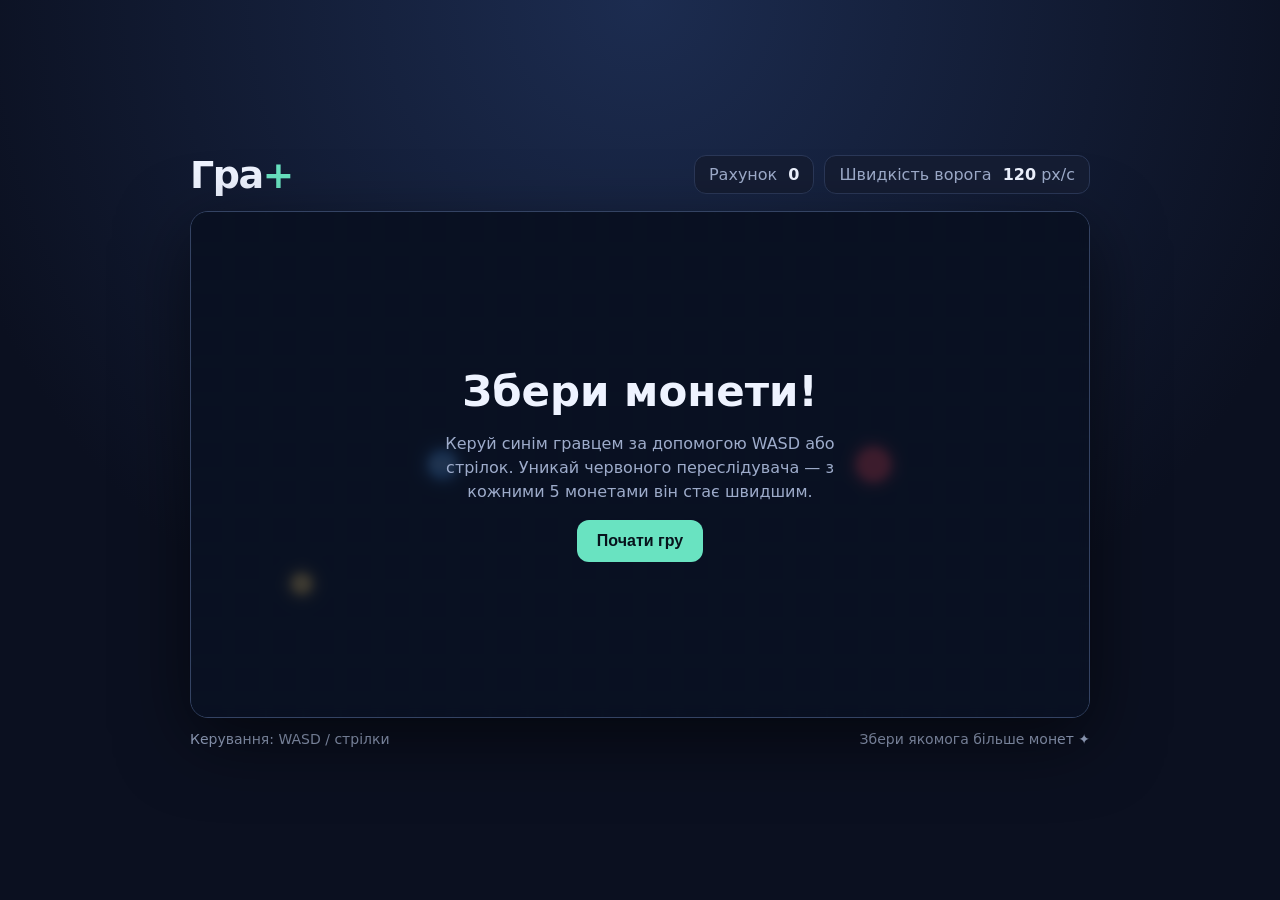
==== index.html @ 404d9b4b "Add playable Gra+ browser game" ====
<!doctype html>
<html lang="uk">
<head>
<meta charset="utf-8">
<meta name="viewport" content="width=device-width, initial-scale=1">
<title>Гра+ — Збери монети</title>
<style>
:root{color-scheme:dark;--bg:#0b1020;--panel:#151d33;--text:#eef3ff;--muted:#9eaccb;--accent:#69e3c1}*{box-sizing:border-box}body{margin:0;min-height:100vh;display:grid;place-items:center;padding:22px;background:radial-gradient(circle at 50% 0,#1c2c50,var(--bg) 65%);color:var(--text);font:16px system-ui,sans-serif}main{width:min(900px,100%)}header{display:flex;align-items:center;justify-content:space-between;gap:16px;margin-bottom:14px;flex-wrap:wrap}h1{margin:0;font-size:clamp(25px,5vw,38px);letter-spacing:-.04em}h1 span{color:var(--accent)}.stats{display:flex;gap:10px;flex-wrap:wrap}.stat{background:var(--panel);border:1px solid #2b3858;border-radius:12px;padding:9px 14px;color:var(--muted)}.stat b{color:var(--text);margin-left:6px;font-variant-numeric:tabular-nums}.stage{position:relative;overflow:hidden;border:1px solid #344363;border-radius:18px;background:#0e172a;box-shadow:0 22px 70px #0008}canvas{display:block;width:100%;height:auto;aspect-ratio:16/9;touch-action:none}.overlay{position:absolute;inset:0;display:grid;place-items:center;padding:24px;text-align:center;background:#081020c9;backdrop-filter:blur(5px)}.overlay.hidden{display:none}.dialog{max-width:440px}.dialog h2{font-size:clamp(26px,5vw,42px);margin:0 0 8px}.dialog p{color:var(--muted);line-height:1.5}button{border:0;border-radius:12px;padding:12px 20px;color:#07131c;background:var(--accent);font-weight:800;font-size:16px;cursor:pointer}button:hover{filter:brightness(1.08)}footer{display:flex;justify-content:space-between;align-items:center;gap:12px;flex-wrap:wrap;margin-top:13px;color:var(--muted);font-size:14px}.mobile{display:none;gap:8px;justify-content:center;margin-top:14px}.mobile button{min-width:56px;padding:12px;background:#263654;color:var(--text);border:1px solid #405273}@media(max-width:650px){.mobile{display:grid;grid-template-columns:repeat(3,56px);grid-template-rows:repeat(2,48px)}.mobile button:nth-child(1){grid-column:2}.mobile button:nth-child(2){grid-column:1;grid-row:2}.mobile button:nth-child(3){grid-column:2;grid-row:2}.mobile button:nth-child(4){grid-column:3;grid-row:2}}
</style>
</head>
<body><main>
<header><h1>Гра<span>+</span></h1><div class="stats"><div class="stat">Рахунок <b id="score">0</b></div><div class="stat">Швидкість ворога <b id="speed">120</b> px/с</div></div></header>
<section class="stage"><canvas id="game" width="960" height="540" aria-label="Ігрове поле"></canvas><div class="overlay" id="overlay"><div class="dialog"><h2 id="message">Збери монети!</h2><p id="help">Керуй синім гравцем за допомогою WASD або стрілок. Уникай червоного переслідувача — з кожними 5 монетами він стає швидшим.</p><button id="start">Почати гру</button></div></div></section>
<div class="mobile" aria-label="Керування на телефоні"><button data-dir="up">▲</button><button data-dir="left">◀</button><button data-dir="down">▼</button><button data-dir="right">▶</button></div><footer><span>Керування: WASD / стрілки</span><span>Збери якомога більше монет ✦</span></footer>
</main>
<script>
(()=>{const canvas=document.getElementById('game'),ctx=canvas.getContext('2d'),scoreEl=document.getElementById('score'),speedEl=document.getElementById('speed'),overlay=document.getElementById('overlay'),message=document.getElementById('message'),help=document.getElementById('help'),startBtn=document.getElementById('start'),W=canvas.width,H=canvas.height,keys=new Set();let player,enemy,coin,score,running=false,last=0,raf=0,audioCtx;const rand=(a,b)=>a+Math.random()*(b-a);
function newCoin(){let p;do{p={x:rand(34,W-34),y:rand(34,H-34),r:11}}while(player&&Math.hypot(p.x-player.x,p.y-player.y)<100);coin=p}
function reset(){score=0;player={x:W*.28,y:H*.5,r:15,speed:260};enemy={x:W*.76,y:H*.5,r:18};newCoin();updateHud()}
function enemySpeed(){return 120+Math.floor(score/5)*10}function updateHud(){scoreEl.textContent=score;speedEl.textContent=enemySpeed()}
function coinSound(){try{audioCtx=audioCtx||new(window.AudioContext||window.webkitAudioContext)();if(audioCtx.state==='suspended')audioCtx.resume();const osc=audioCtx.createOscillator(),gain=audioCtx.createGain();osc.type='sine';osc.frequency.setValueAtTime(740,audioCtx.currentTime);osc.frequency.exponentialRampToValueAtTime(1180,audioCtx.currentTime+.085);gain.gain.setValueAtTime(.12,audioCtx.currentTime);gain.gain.exponentialRampToValueAtTime(.001,audioCtx.currentTime+.13);osc.connect(gain);gain.connect(audioCtx.destination);osc.start();osc.stop(audioCtx.currentTime+.14)}catch(e){}}
function endGame(){running=false;cancelAnimationFrame(raf);message.textContent='Гру завершено!';help.textContent=`Твій результат: ${score} монет. Спробуй ще раз і побий рекорд!`;startBtn.textContent='Грати ще';overlay.classList.remove('hidden')}
function update(dt){let dx=0,dy=0;if(keys.has('arrowleft')||keys.has('a'))dx--;if(keys.has('arrowright')||keys.has('d'))dx++;if(keys.has('arrowup')||keys.has('w'))dy--;if(keys.has('arrowdown')||keys.has('s'))dy++;const len=Math.hypot(dx,dy)||1;player.x=Math.max(player.r,Math.min(W-player.r,player.x+dx/len*player.speed*dt));player.y=Math.max(player.r,Math.min(H-player.r,player.y+dy/len*player.speed*dt));const ex=player.x-enemy.x,ey=player.y-enemy.y,dist=Math.hypot(ex,ey)||1,v=enemySpeed()*dt;enemy.x+=ex/dist*v;enemy.y+=ey/dist*v;if(Math.hypot(player.x-coin.x,player.y-coin.y)<player.r+coin.r){score++;coinSound();newCoin();updateHud()}if(Math.hypot(player.x-enemy.x,player.y-enemy.y)<player.r+enemy.r)endGame()}
function circle(x,y,r,color){ctx.save();ctx.shadowColor=color;ctx.shadowBlur=18;ctx.fillStyle=color;ctx.beginPath();ctx.arc(x,y,r,0,Math.PI*2);ctx.fill();ctx.restore()}
function draw(){ctx.clearRect(0,0,W,H);ctx.fillStyle='#0e172a';ctx.fillRect(0,0,W,H);ctx.strokeStyle='#1c2b47';ctx.lineWidth=1;for(let x=0;x<W;x+=40){ctx.beginPath();ctx.moveTo(x,0);ctx.lineTo(x,H);ctx.stroke()}for(let y=0;y<H;y+=40){ctx.beginPath();ctx.moveTo(0,y);ctx.lineTo(W,y);ctx.stroke()}circle(coin.x,coin.y,coin.r,'#ffd166');ctx.fillStyle='#fff2b8';ctx.font='bold 15px system-ui';ctx.textAlign='center';ctx.fillText('✦',coin.x,coin.y+5);circle(enemy.x,enemy.y,enemy.r,'#ff4d5e');circle(player.x,player.y,player.r,'#55a7ff');ctx.fillStyle='#d8eaff';ctx.font='bold 10px system-ui';ctx.fillText('YOU',player.x,player.y+4)}
function loop(t){if(!running)return;const dt=Math.min((t-last)/1000||0,.04);last=t;update(dt);draw();if(running)raf=requestAnimationFrame(loop)}
function start(){cancelAnimationFrame(raf);reset();running=true;overlay.classList.add('hidden');startBtn.textContent='Почати гру';last=performance.now();draw();raf=requestAnimationFrame(loop)}
window.addEventListener('keydown',e=>{const k=e.key.toLowerCase();if(['arrowup','arrowdown','arrowleft','arrowright',' '].includes(k))e.preventDefault();keys.add(k)});window.addEventListener('keyup',e=>keys.delete(e.key.toLowerCase()));window.addEventListener('blur',()=>keys.clear());document.querySelectorAll('[data-dir]').forEach(btn=>{const dir=btn.dataset.dir,map={up:'arrowup',down:'arrowdown',left:'arrowleft',right:'arrowright'};btn.addEventListener('pointerdown',e=>{e.preventDefault();keys.add(map[dir])});['pointerup','pointerleave','pointercancel'].forEach(ev=>btn.addEventListener(ev,()=>keys.delete(map[dir])))});startBtn.addEventListener('click',start);reset();draw()})();
</script></body></html>
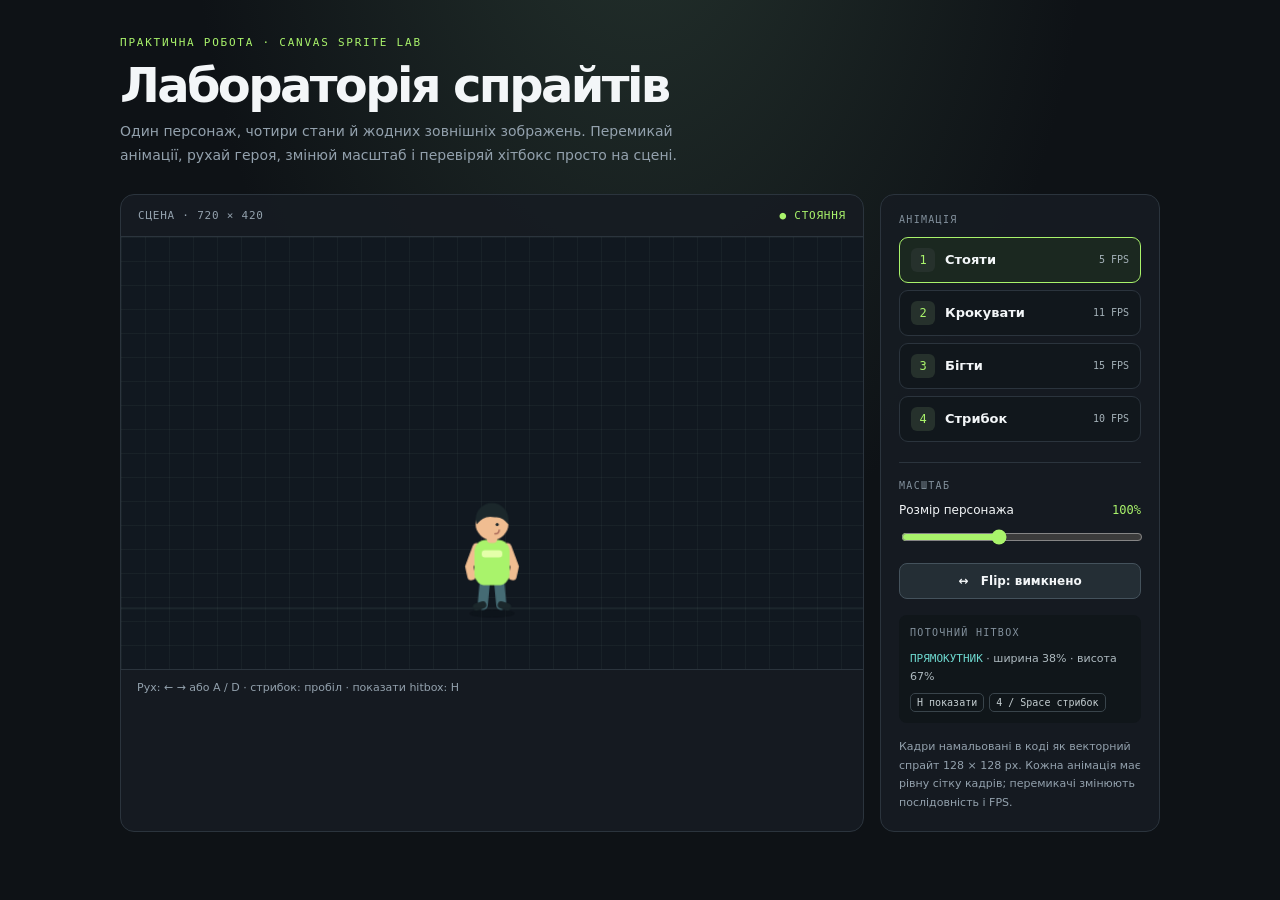
==== commit e9f2e241: "Build sprite animation practical" ====
--- a/index.html
+++ b/index.html
@@ -1,29 +1,98 @@
 <!doctype html>
 <html lang="uk">
 <head>
-<meta charset="utf-8">
-<meta name="viewport" content="width=device-width, initial-scale=1">
-<title>Гра+ — Збери монети</title>
+<meta charset="utf-8"><meta name="viewport" content="width=device-width,initial-scale=1">
+<title>Лабораторія спрайтів</title>
 <style>
-:root{color-scheme:dark;--bg:#0b1020;--panel:#151d33;--text:#eef3ff;--muted:#9eaccb;--accent:#69e3c1}*{box-sizing:border-box}body{margin:0;min-height:100vh;display:grid;place-items:center;padding:22px;background:radial-gradient(circle at 50% 0,#1c2c50,var(--bg) 65%);color:var(--text);font:16px system-ui,sans-serif}main{width:min(900px,100%)}header{display:flex;align-items:center;justify-content:space-between;gap:16px;margin-bottom:14px;flex-wrap:wrap}h1{margin:0;font-size:clamp(25px,5vw,38px);letter-spacing:-.04em}h1 span{color:var(--accent)}.stats{display:flex;gap:10px;flex-wrap:wrap}.stat{background:var(--panel);border:1px solid #2b3858;border-radius:12px;padding:9px 14px;color:var(--muted)}.stat b{color:var(--text);margin-left:6px;font-variant-numeric:tabular-nums}.stage{position:relative;overflow:hidden;border:1px solid #344363;border-radius:18px;background:#0e172a;box-shadow:0 22px 70px #0008}canvas{display:block;width:100%;height:auto;aspect-ratio:16/9;touch-action:none}.overlay{position:absolute;inset:0;display:grid;place-items:center;padding:24px;text-align:center;background:#081020c9;backdrop-filter:blur(5px)}.overlay.hidden{display:none}.dialog{max-width:440px}.dialog h2{font-size:clamp(26px,5vw,42px);margin:0 0 8px}.dialog p{color:var(--muted);line-height:1.5}button{border:0;border-radius:12px;padding:12px 20px;color:#07131c;background:var(--accent);font-weight:800;font-size:16px;cursor:pointer}button:hover{filter:brightness(1.08)}footer{display:flex;justify-content:space-between;align-items:center;gap:12px;flex-wrap:wrap;margin-top:13px;color:var(--muted);font-size:14px}.mobile{display:none;gap:8px;justify-content:center;margin-top:14px}.mobile button{min-width:56px;padding:12px;background:#263654;color:var(--text);border:1px solid #405273}@media(max-width:650px){.mobile{display:grid;grid-template-columns:repeat(3,56px);grid-template-rows:repeat(2,48px)}.mobile button:nth-child(1){grid-column:2}.mobile button:nth-child(2){grid-column:1;grid-row:2}.mobile button:nth-child(3){grid-column:2;grid-row:2}.mobile button:nth-child(4){grid-column:3;grid-row:2}}
+:root{color-scheme:dark;--bg:#0e1216;--panel:#161c22;--line:#2b343d;--muted:#93a1ad;--ink:#f3f6f8;--mint:#a9f36b;--blue:#6ed9d0}*{box-sizing:border-box}body{margin:0;min-height:100vh;background:radial-gradient(ellipse at 50% -20%,#24322d 0,transparent 50%),var(--bg);color:var(--ink);font-family:Manrope,system-ui,sans-serif;padding:36px 22px 54px}.app{max-width:1040px;margin:auto}.eyebrow{font:500 11px 'DM Mono',monospace;letter-spacing:.16em;color:var(--mint);text-transform:uppercase;margin-bottom:12px}h1{font-size:clamp(28px,5vw,48px);letter-spacing:-.055em;line-height:1.02;margin:0 0 10px}.sub{max-width:600px;color:var(--muted);font-size:14px;line-height:1.7;margin:0 0 26px}.layout{display:grid;grid-template-columns:minmax(0,1fr) 280px;gap:16px}.stage,.panel{background:rgba(22,28,34,.92);border:1px solid var(--line);border-radius:14px;overflow:hidden}.stagehead{display:flex;justify-content:space-between;align-items:center;padding:14px 17px;border-bottom:1px solid var(--line);font:11px 'DM Mono',monospace;letter-spacing:.07em;color:var(--muted)}.live{color:var(--mint)}canvas{display:block;width:100%;height:auto;aspect-ratio:720/420;background-color:#111820;background-image:linear-gradient(rgba(153,184,177,.055) 1px,transparent 1px),linear-gradient(90deg,rgba(153,184,177,.055) 1px,transparent 1px);background-size:24px 24px}.footnote{padding:11px 16px;border-top:1px solid var(--line);font-size:11px;color:var(--muted)}.panel{padding:18px}.sect{font:500 10px 'DM Mono',monospace;letter-spacing:.13em;color:#82909c;text-transform:uppercase;margin:1px 0 12px}.modes{display:grid;gap:7px;margin-bottom:20px}.mode{display:flex;align-items:center;gap:10px;width:100%;padding:10px 11px;text-align:left;border:1px solid var(--line);border-radius:9px;background:#11171c;color:var(--ink);font:600 13px Manrope,system-ui;cursor:pointer}.mode:hover{border-color:#61736b}.mode.active{border-color:var(--mint);background:#1b2820}.key{display:grid;place-items:center;width:24px;height:24px;flex:none;border-radius:6px;background:#26312c;color:var(--mint);font:12px 'DM Mono',monospace}.rate{margin-left:auto;color:#a4b1b8;font:10px 'DM Mono',monospace}.control{border-top:1px solid var(--line);padding-top:16px;margin-top:16px}.row{display:flex;justify-content:space-between;align-items:center;font-size:12px;margin-bottom:10px}.row output{color:var(--mint);font:12px 'DM Mono',monospace}input[type=range]{width:100%;accent-color:var(--mint);cursor:pointer}.flip{width:100%;padding:10px;border:1px solid #44525c;border-radius:8px;background:#242e35;color:var(--ink);font:700 12px Manrope,system-ui;cursor:pointer}.flip:hover{border-color:var(--mint)}.hint{font-size:11px;color:var(--muted);line-height:1.7;margin:15px 0 0}.hit{margin-top:16px;border-radius:8px;background:#10161a;padding:11px;font-size:11px;line-height:1.65;color:#afbbc1}.hit b{color:var(--blue);font-family:'DM Mono',monospace;font-weight:400}.keyrow{display:flex;flex-wrap:wrap;gap:5px;margin-top:7px}.pill{border:1px solid #39444b;border-radius:5px;padding:3px 6px;font:10px 'DM Mono',monospace;color:#c4ced1}@media(max-width:780px){body{padding:24px 14px}.layout{grid-template-columns:1fr}.panel{display:grid;grid-template-columns:1fr 1fr;gap:16px}.panel>section{min-width:0}.control{margin:0}.hit{margin:0}.hint{grid-column:1/-1}.modes{margin:0}}@media(max-width:510px){.panel{grid-template-columns:1fr}.hint{grid-column:auto}}
 </style>
 </head>
-<body><main>
-<header><h1>Гра<span>+</span></h1><div class="stats"><div class="stat">Рахунок <b id="score">0</b></div><div class="stat">Швидкість ворога <b id="speed">120</b> px/с</div></div></header>
-<section class="stage"><canvas id="game" width="960" height="540" aria-label="Ігрове поле"></canvas><div class="overlay" id="overlay"><div class="dialog"><h2 id="message">Збери монети!</h2><p id="help">Керуй синім гравцем за допомогою WASD або стрілок. Уникай червоного переслідувача — з кожними 5 монетами він стає швидшим.</p><button id="start">Почати гру</button></div></div></section>
-<div class="mobile" aria-label="Керування на телефоні"><button data-dir="up">▲</button><button data-dir="left">◀</button><button data-dir="down">▼</button><button data-dir="right">▶</button></div><footer><span>Керування: WASD / стрілки</span><span>Збери якомога більше монет ✦</span></footer>
+<body><main class="app">
+  <div class="eyebrow">Практична робота · canvas sprite lab</div>
+  <h1>Лабораторія спрайтів</h1>
+  <p class="sub">Один персонаж, чотири стани й жодних зовнішніх зображень. Перемикай анімації, рухай героя, змінюй масштаб і перевіряй хітбокс просто на сцені.</p>
+  <div class="layout">
+    <section class="stage"><div class="stagehead"><span>СЦЕНА · 720 × 420</span><span class="live">● <span id="stateText">СТОЯННЯ</span></span></div><canvas id="scene" width="720" height="420" aria-label="Сцена анімації"></canvas><div class="footnote">Рух: ← → або A / D · стрибок: пробіл · показати hitbox: H</div></section>
+    <aside class="panel">
+      <section><div class="sect">Анімація</div><div class="modes">
+        <button class="mode active" data-mode="idle"><span class="key">1</span> Стояти <span class="rate">5 FPS</span></button>
+        <button class="mode" data-mode="walk"><span class="key">2</span> Крокувати <span class="rate">11 FPS</span></button>
+        <button class="mode" data-mode="run"><span class="key">3</span> Бігти <span class="rate">15 FPS</span></button>
+        <button class="mode" data-mode="jump"><span class="key">4</span> Стрибок <span class="rate">10 FPS</span></button>
+      </div></section>
+      <section class="control"><div class="sect">Масштаб</div><div class="row"><label for="scale">Розмір персонажа</label><output id="scaleOut">100%</output></div><input id="scale" type="range" min="60" max="160" value="100" aria-label="Масштаб персонажа"><div style="height:14px"></div><button class="flip" id="flip">↔ &nbsp; Flip: вимкнено</button></section>
+      <section class="hit"><div class="sect">Поточний hitbox</div><div id="hitInfo"><b>ПРЯМОКУТНИК</b> · ширина 38% · висота 66%</div><div class="keyrow"><span class="pill">H показати</span><span class="pill">4 / Space стрибок</span></div></section>
+      <p class="hint">Кадри намальовані в коді як векторний спрайт 128 × 128 px. Кожна анімація має рівну сітку кадрів; перемикачі змінюють послідовність і FPS.</p>
+    </aside>
+  </div>
 </main>
 <script>
-(()=>{const canvas=document.getElementById('game'),ctx=canvas.getContext('2d'),scoreEl=document.getElementById('score'),speedEl=document.getElementById('speed'),overlay=document.getElementById('overlay'),message=document.getElementById('message'),help=document.getElementById('help'),startBtn=document.getElementById('start'),W=canvas.width,H=canvas.height,keys=new Set();let player,enemy,coin,score,running=false,last=0,raf=0,audioCtx;const rand=(a,b)=>a+Math.random()*(b-a);
-function newCoin(){let p;do{p={x:rand(34,W-34),y:rand(34,H-34),r:11}}while(player&&Math.hypot(p.x-player.x,p.y-player.y)<100);coin=p}
-function reset(){score=0;player={x:W*.28,y:H*.5,r:15,speed:260};enemy={x:W*.76,y:H*.5,r:18};newCoin();updateHud()}
-function enemySpeed(){return 120+Math.floor(score/5)*10}function updateHud(){scoreEl.textContent=score;speedEl.textContent=enemySpeed()}
-function coinSound(){try{audioCtx=audioCtx||new(window.AudioContext||window.webkitAudioContext)();if(audioCtx.state==='suspended')audioCtx.resume();const osc=audioCtx.createOscillator(),gain=audioCtx.createGain();osc.type='sine';osc.frequency.setValueAtTime(740,audioCtx.currentTime);osc.frequency.exponentialRampToValueAtTime(1180,audioCtx.currentTime+.085);gain.gain.setValueAtTime(.12,audioCtx.currentTime);gain.gain.exponentialRampToValueAtTime(.001,audioCtx.currentTime+.13);osc.connect(gain);gain.connect(audioCtx.destination);osc.start();osc.stop(audioCtx.currentTime+.14)}catch(e){}}
-function endGame(){running=false;cancelAnimationFrame(raf);message.textContent='Гру завершено!';help.textContent=`Твій результат: ${score} монет. Спробуй ще раз і побий рекорд!`;startBtn.textContent='Грати ще';overlay.classList.remove('hidden')}
-function update(dt){let dx=0,dy=0;if(keys.has('arrowleft')||keys.has('a'))dx--;if(keys.has('arrowright')||keys.has('d'))dx++;if(keys.has('arrowup')||keys.has('w'))dy--;if(keys.has('arrowdown')||keys.has('s'))dy++;const len=Math.hypot(dx,dy)||1;player.x=Math.max(player.r,Math.min(W-player.r,player.x+dx/len*player.speed*dt));player.y=Math.max(player.r,Math.min(H-player.r,player.y+dy/len*player.speed*dt));const ex=player.x-enemy.x,ey=player.y-enemy.y,dist=Math.hypot(ex,ey)||1,v=enemySpeed()*dt;enemy.x+=ex/dist*v;enemy.y+=ey/dist*v;if(Math.hypot(player.x-coin.x,player.y-coin.y)<player.r+coin.r){score++;coinSound();newCoin();updateHud()}if(Math.hypot(player.x-enemy.x,player.y-enemy.y)<player.r+enemy.r)endGame()}
-function circle(x,y,r,color){ctx.save();ctx.shadowColor=color;ctx.shadowBlur=18;ctx.fillStyle=color;ctx.beginPath();ctx.arc(x,y,r,0,Math.PI*2);ctx.fill();ctx.restore()}
-function draw(){ctx.clearRect(0,0,W,H);ctx.fillStyle='#0e172a';ctx.fillRect(0,0,W,H);ctx.strokeStyle='#1c2b47';ctx.lineWidth=1;for(let x=0;x<W;x+=40){ctx.beginPath();ctx.moveTo(x,0);ctx.lineTo(x,H);ctx.stroke()}for(let y=0;y<H;y+=40){ctx.beginPath();ctx.moveTo(0,y);ctx.lineTo(W,y);ctx.stroke()}circle(coin.x,coin.y,coin.r,'#ffd166');ctx.fillStyle='#fff2b8';ctx.font='bold 15px system-ui';ctx.textAlign='center';ctx.fillText('✦',coin.x,coin.y+5);circle(enemy.x,enemy.y,enemy.r,'#ff4d5e');circle(player.x,player.y,player.r,'#55a7ff');ctx.fillStyle='#d8eaff';ctx.font='bold 10px system-ui';ctx.fillText('YOU',player.x,player.y+4)}
-function loop(t){if(!running)return;const dt=Math.min((t-last)/1000||0,.04);last=t;update(dt);draw();if(running)raf=requestAnimationFrame(loop)}
-function start(){cancelAnimationFrame(raf);reset();running=true;overlay.classList.add('hidden');startBtn.textContent='Почати гру';last=performance.now();draw();raf=requestAnimationFrame(loop)}
-window.addEventListener('keydown',e=>{const k=e.key.toLowerCase();if(['arrowup','arrowdown','arrowleft','arrowright',' '].includes(k))e.preventDefault();keys.add(k)});window.addEventListener('keyup',e=>keys.delete(e.key.toLowerCase()));window.addEventListener('blur',()=>keys.clear());document.querySelectorAll('[data-dir]').forEach(btn=>{const dir=btn.dataset.dir,map={up:'arrowup',down:'arrowdown',left:'arrowleft',right:'arrowright'};btn.addEventListener('pointerdown',e=>{e.preventDefault();keys.add(map[dir])});['pointerup','pointerleave','pointercancel'].forEach(ev=>btn.addEventListener(ev,()=>keys.delete(map[dir])))});startBtn.addEventListener('click',start);reset();draw()})();
-</script></body></html>+(() => {
+  const W=128,H=128, scene=document.querySelector('#scene'), ctx=scene.getContext('2d');
+  const modes={
+    idle:{label:'СТОЯННЯ',fps:5,frames:4,loop:true,box:{type:'rect',x:.31,y:.21,w:.38,h:.67}},
+    walk:{label:'КРОКУВАННЯ',fps:11,frames:6,loop:true,box:{type:'rect',x:.25,y:.22,w:.50,h:.66}},
+    run:{label:'БІГ',fps:15,frames:6,loop:true,box:{type:'rect',x:.20,y:.24,w:.60,h:.61}},
+    jump:{label:'СТРИБОК',fps:10,frames:4,loop:false,box:{type:'circle',x:.5,y:.54,r:.28}}
+  };
+  let mode='idle',frame=0,elapsed=0,last=performance.now(),scale=1,flip=false,showHit=false,x=360,y=378,vx=0,vy=0,ground=true,spaceArmed=true;
+  const keys=new Set();
+  function rounded(c,x,y,w,h,r,color){c.fillStyle=color;c.beginPath();c.roundRect(x,y,w,h,r);c.fill()}
+  function drawCharacter(c,kind,i){
+    const t=i/(modes[kind].frames),phase=t*Math.PI*2;
+    let bob=0, stride=0, arm=0,lean=0;
+    if(kind==='idle') bob=Math.sin(phase)*1.6;
+    if(kind==='walk'){bob=Math.abs(Math.sin(phase))*3;stride=Math.sin(phase)*13;arm=Math.cos(phase)*15;}
+    if(kind==='run'){bob=Math.abs(Math.sin(phase))*5;stride=Math.sin(phase)*21;arm=Math.cos(phase)*24;lean=5;}
+    if(kind==='jump'){bob=-Math.sin(Math.PI*t)*22;stride=(t<.5?-1:1)*4;arm=-18;lean=2;}
+    const cx=64, foot=111+bob, skin='#f0bd91', ink='#1b272b', shirt='#a9f36b', pants='#456b74';
+    c.save();c.translate(cx,0);c.rotate(lean*Math.PI/180);c.translate(-cx,0);
+    // soft shadow
+    c.fillStyle='rgba(5,10,12,.25)';c.beginPath();c.ellipse(64,116,kind==='jump'?20:22,4,0,0,Math.PI*2);c.fill();
+    // legs, drawn as two fixed-size limbs whose offsets animate per frame
+    c.strokeStyle=pants;c.lineWidth=10;c.lineCap='round';
+    c.beginPath();c.moveTo(57,84+bob);c.lineTo(55+stride*.45,foot-5);c.stroke();
+    c.beginPath();c.moveTo(71,84+bob);c.lineTo(73-stride*.45,foot-5);c.stroke();
+    c.strokeStyle=ink;c.lineWidth=7;
+    c.beginPath();c.moveTo(55+stride*.45,foot-5);c.lineTo(49+stride*.45,foot-3);c.stroke();
+    c.beginPath();c.moveTo(73-stride*.45,foot-5);c.lineTo(79-stride*.45,foot-3);c.stroke();
+    // arms behind torso
+    c.strokeStyle=skin;c.lineWidth=8;
+    c.beginPath();c.moveTo(49,50+bob);c.lineTo(42+arm*.25,69+bob);c.lineTo(44+arm*.35,78+bob);c.stroke();
+    c.beginPath();c.moveTo(79,50+bob);c.lineTo(86-arm*.25,69+bob);c.lineTo(84-arm*.35,78+bob);c.stroke();
+    // torso and small chest patch
+    rounded(c,47,43+bob,34,44,11,shirt);rounded(c,54,53+bob,20,7,3,'#e4ffa9');
+    // neck, head, hair and face
+    rounded(c,59,34+bob,10,12,4,skin);
+    c.fillStyle=skin;c.beginPath();c.arc(64,27+bob,16,0,Math.PI*2);c.fill();
+    c.fillStyle=ink;c.beginPath();c.arc(64,23+bob,16,Math.PI,Math.PI*2);c.lineTo(80,28+bob);c.quadraticCurveTo(74,20+bob,67,21+bob);c.quadraticCurveTo(56,18+bob,49,28+bob);c.closePath();c.fill();
+    c.fillStyle=ink;c.beginPath();c.arc(69,28+bob,1.5,0,Math.PI*2);c.fill();
+    c.strokeStyle='#a96958';c.lineWidth=1.5;c.beginPath();c.arc(67,33+bob,4,.1,1.6);c.stroke();
+    c.restore();
+  }
+  // Create equal 128 x 128 frame cells in an in-memory sprite sheet. No asset is fetched.
+  const sheets={};
+  for(const [name,m] of Object.entries(modes)){
+    const sheet=document.createElement('canvas');sheet.width=W*m.frames;sheet.height=H;const s=sheet.getContext('2d');
+    for(let i=0;i<m.frames;i++){s.save();s.translate(i*W,0);drawCharacter(s,name,i);s.restore();}
+    sheets[name]=sheet;
+  }
+  function setMode(name){mode=name;frame=0;elapsed=0;document.querySelectorAll('.mode').forEach(b=>b.classList.toggle('active',b.dataset.mode===name));document.querySelector('#stateText').textContent=modes[name].label;const b=modes[name].box;document.querySelector('#hitInfo').innerHTML=b.type==='circle'?'<b>КОЛО</b> · радіус 28% кадру':`<b>ПРЯМОКУТНИК</b> · ширина ${Math.round(b.w*100)}% · висота ${Math.round(b.h*100)}%`;}
+  function jump(){if(!ground)return;setMode('jump');ground=false;vy=-460;}
+  function hitbox(){const b=modes[mode].box,sx=128*scale,sy=128*scale,ox=x-sx/2,oy=y-sy;if(b.type==='circle'){ctx.beginPath();ctx.ellipse(ox+sx*b.x,oy+sy*b.y,sx*b.r,sy*b.r,0,0,Math.PI*2);ctx.stroke();}else ctx.strokeRect(ox+sx*b.x,oy+sy*b.y,sx*b.w,sy*b.h);}
+  function tick(now){const dt=Math.min((now-last)/1000,.04);last=now;const speed=mode==='run'?230:mode==='walk'?120:0;vx=(keys.has('ArrowRight')||keys.has('d')?1:0)-(keys.has('ArrowLeft')||keys.has('a')?1:0);if(mode==='idle'||mode==='jump')vx=0;x=Math.max(48,Math.min(scene.width-48,x+vx*speed*dt));if(!ground){vy+=1100*dt;y+=vy*dt;if(y>=378){y=378;vy=0;ground=true;if(mode==='jump')setMode('idle');}}
+    elapsed+=dt;const interval=1/modes[mode].fps;while(elapsed>=interval){elapsed-=interval;frame++;if(frame>=modes[mode].frames){if(modes[mode].loop)frame=0;else frame=modes[mode].frames-1;}}
+    ctx.clearRect(0,0,scene.width,scene.height);ctx.strokeStyle='rgba(168,196,186,.16)';ctx.lineWidth=1;ctx.beginPath();ctx.moveTo(0,361);ctx.lineTo(scene.width,361);ctx.stroke();
+    const sheet=sheets[mode],sw=128,sh=128,dw=128*scale,dh=128*scale;ctx.save();ctx.translate(x,y-dh);if(flip)ctx.scale(-1,1);ctx.drawImage(sheet,frame*sw,0,sw,sh,-dw/2,0,dw,dh);ctx.restore();
+    if(showHit){ctx.save();ctx.strokeStyle='#6ed9d0';ctx.lineWidth=2;ctx.setLineDash([5,4]);hitbox();ctx.restore();}
+    requestAnimationFrame(tick);
+  }
+  document.querySelectorAll('.mode').forEach(b=>b.addEventListener('click',()=>setMode(b.dataset.mode)));
+  document.querySelector('#scale').addEventListener('input',e=>{scale=Number(e.target.value)/100;document.querySelector('#scaleOut').value=e.target.value+'%';});
+  document.querySelector('#flip').addEventListener('click',e=>{flip=!flip;e.currentTarget.textContent=`↔   Flip: ${flip?'увімкнено':'вимкнено'}`;});
+  window.addEventListener('keydown',e=>{const k=e.key.toLowerCase();if(['arrowleft','arrowright',' '].includes(k))e.preventDefault();if(['1','2','3','4'].includes(k)){setMode(['','idle','walk','run','jump'][Number(k)]);if(k==='4')jump();}if(k===' '&&spaceArmed){spaceArmed=false;jump();}if(k==='h')showHit=!showHit;keys.add(k);});
+  window.addEventListener('keyup',e=>{keys.delete(e.key.toLowerCase());if(e.key===' ')spaceArmed=true;});
+  setMode('idle');requestAnimationFrame(tick);
+})();
+</script></body></html>
+
